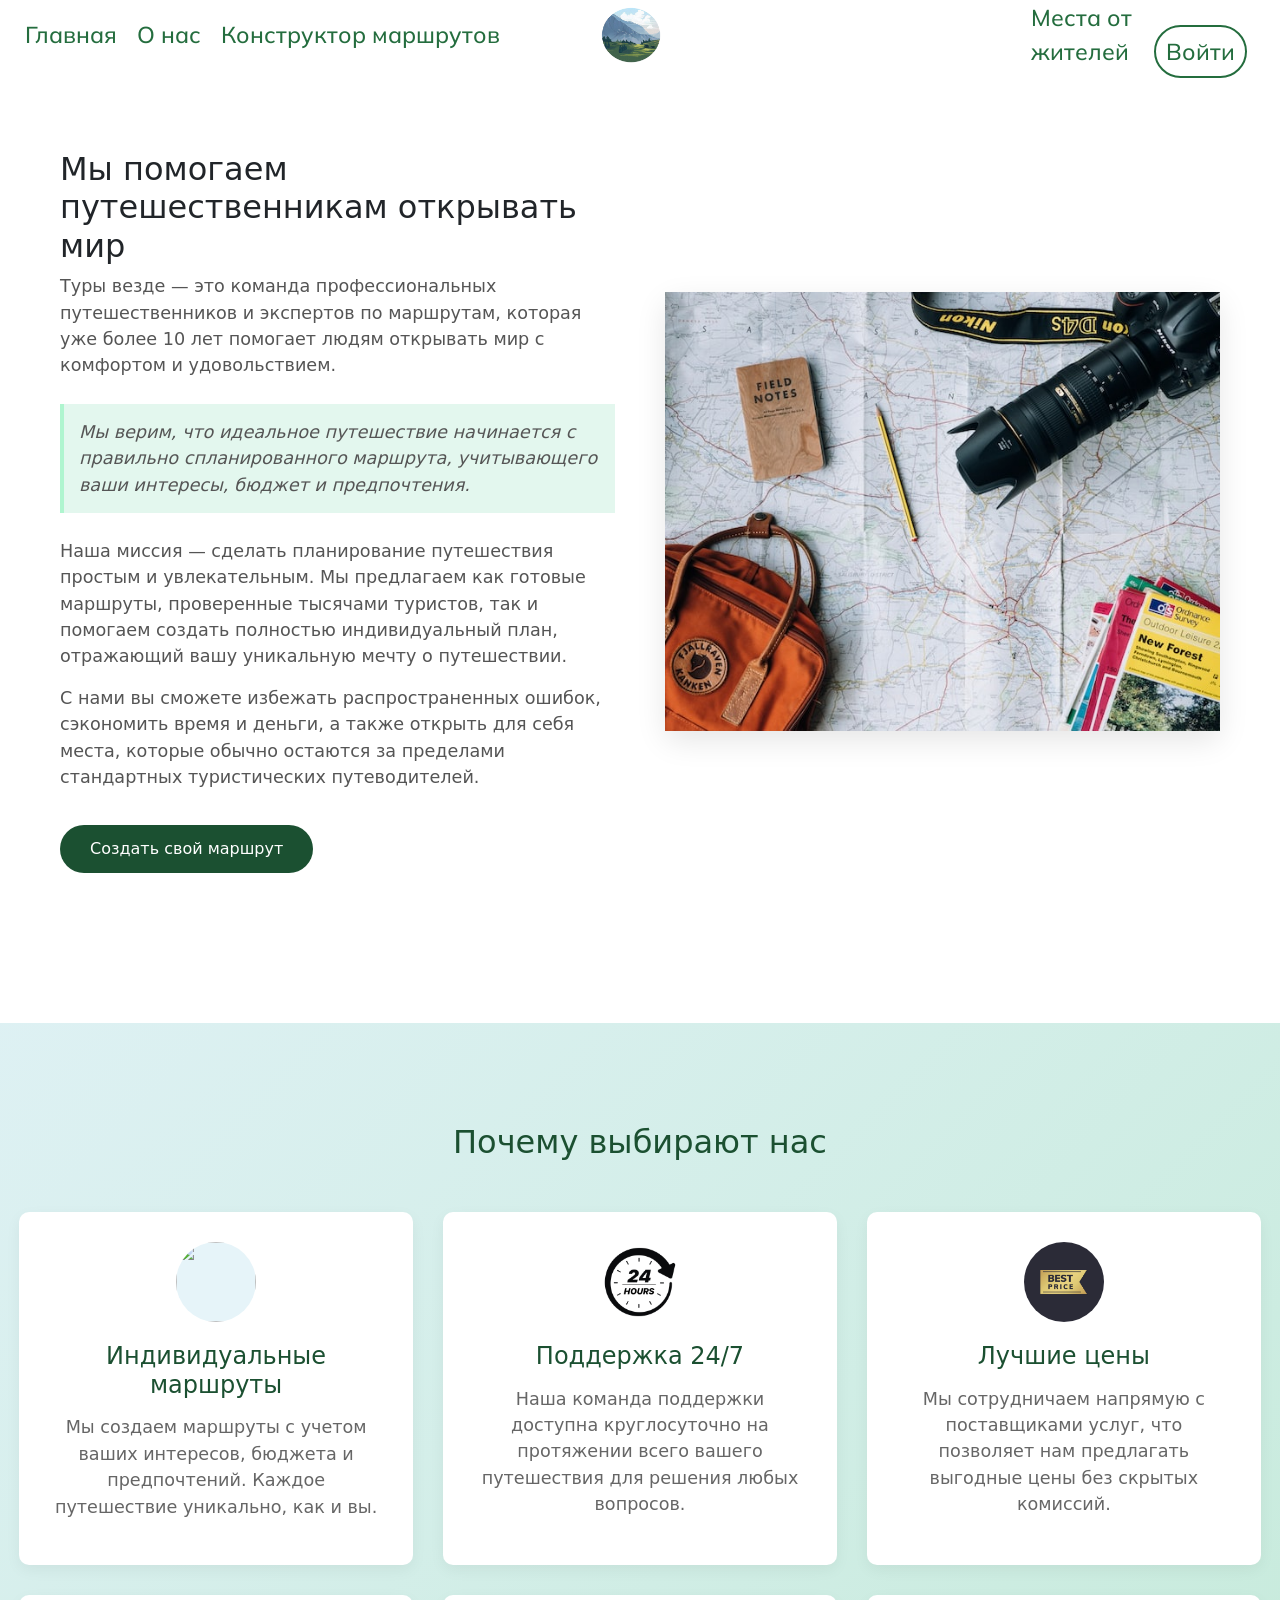
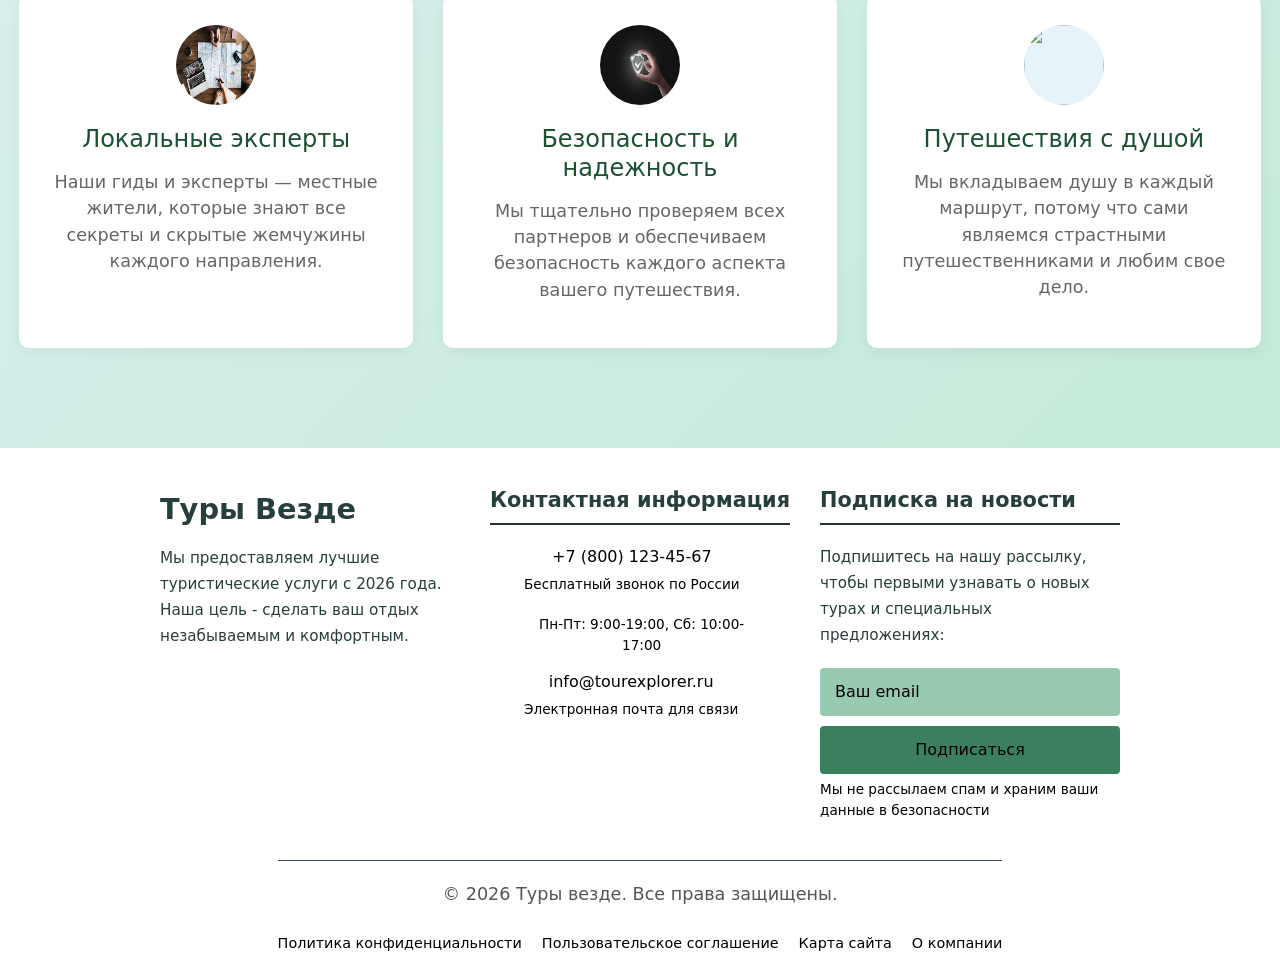
==== about.html @ 1f6eb2b9 "dipi" ====
<!DOCTYPE html>
<html lang="en">
<head >
  <link rel="icon" href="img/logoosn.png" type="image/x-icon" style="width: 100px;">
    <meta charset="UTF-8">
    <meta name="viewport" content="width=device-width, initial-scale=1.0">
    <link rel="stylesheet" href="bootstrap-5.3.3-dist/bootstrap-5.3.3-dist/css/bootstrap.min.css">
    <link rel="stylesheet" href="bootstrap-5.3.3-dist/css/style/css">
    <link rel="stylesheet" href="https://cdn.jsdelivr.net/npm/bootstrap-icons@1.11.1/font/bootstrap-icons.css">

<link rel="preconnect" href="https://fonts.googleapis.com">
<link rel="preconnect" href="https://fonts.gstatic.com" crossorigin>
<link href="https://fonts.googleapis.com/css2?family=Mulish:ital,wght@0,200..1000;1,200..1000&display=swap" rel="stylesheet">
    <title>Помощник для вас : Туры по городам и странам</title>
  
</head>
<body>

       <header class="header">
      <div class="header-left">
            <a href="index.html">Главная</a>
                <a href="about.html">О нас</a>
                <a href="planner.html">Конструктор маршрутов</a>
               
            </div>
                    <div class="header-logo"><img src="img/logo.png" alt=""></div>
                            
                            <div class="header-right"> 
                                <a style="margin-right: 20px; margin-top:11px;" href="locals.html">Места от жителей</a>
                            <a class="lihka">Войти</a>
                            </div>
    </header>
    


    <section class="about" id="about">
        <div class="container">
            <div class="about-content">
                <div class="about-text">
                    <h2>Мы помогаем путешественникам открывать мир</h2>
                    <p>Туры везде — это команда профессиональных путешественников и экспертов по маршрутам, которая уже более 10 лет помогает людям открывать мир с комфортом и удовольствием.</p>
                    
                    <div class="videlit">
                        <p>Мы верим, что идеальное путешествие начинается с правильно спланированного маршрута, учитывающего ваши интересы, бюджет и предпочтения.</p>
                    </div>
                    
                    <p>Наша миссия — сделать планирование путешествия простым и увлекательным. Мы предлагаем как готовые маршруты, проверенные тысячами туристов, так и помогаем создать полностью индивидуальный план, отражающий вашу уникальную мечту о путешествии.</p>
                    
                    <p>С нами вы сможете избежать распространенных ошибок, сэкономить время и деньги, а также открыть для себя места, которые обычно остаются за пределами стандартных туристических путеводителей.</p>

                    <a  href="planner.html" class="cta-button" id="createRouteBtn">Создать свой маршрут</a>
                </div>
                
                <div class="about-image">
                
                    <img src="img/abiut.jpg" alt="">
                </div>
            </div>
        </div>
    </section>
    

    <section class="cartochki" id="cartochki">
        <div class="cartochki-container">
            <h2>Почему выбирают нас</h2>
            
            <div class="cartochki-grid">

                <div class="cartochki-card">
                    <div class="cartochki-icon">
                       <img src="img/aboutloc.jpg" alt="">
                    </div>
                    <h3 style="  color: #1b5031;">Индивидуальные маршруты</h3>
                    <p>Мы создаем маршруты с учетом ваших интересов, бюджета и предпочтений. Каждое путешествие уникально, как и вы.</p>
                </div>

                <div class="cartochki-card">
                    <div class="cartochki-icon">
                        <img src="img/abouttime.jpg" alt="">
                    </div>
                    <h3 style="  color: #1b5031;">Поддержка 24/7</h3>
                    <p>Наша команда поддержки доступна круглосуточно на протяжении всего вашего путешествия для решения любых вопросов.</p>
                </div>

                <div class="cartochki-card">
                    <div class="cartochki-icon">
                         <img src="img/aboutprice.jpg" alt="">
                    </div>
                    <h3 style="  color: #1b5031;">Лучшие цены</h3>
                    <p>Мы сотрудничаем напрямую с поставщиками услуг, что позволяет нам предлагать выгодные цены без скрытых комиссий.</p>
                </div>

                <div class="cartochki-card">
                    <div class="cartochki-icon">
                        <img src="img/aboutgid.jpg" alt="">
                    </div>
                    <h3 style="  color: #1b5031;">Локальные эксперты</h3>
                    <p>Наши гиды и эксперты — местные жители, которые знают все секреты и скрытые жемчужины каждого направления.</p>
                </div>
                

                <div class="cartochki-card">
                    <div class="cartochki-icon">
                       <img src="img/aboutbez.jpg" alt="">
                    </div>
                    <h3 style=" color: #1b5031;">Безопасность и надежность</h3>
                    <p>Мы тщательно проверяем всех партнеров и обеспечиваем безопасность каждого аспекта вашего путешествия.</p>
                </div>

                <div class="cartochki-card">
                    <div class="cartochki-icon">
                     <img src="img/aboutdysha.jpg" alt="">
                    </div>
                    <h3 style=" color: #1b5031;">Путешествия с душой</h3>
                    <p>Мы вкладываем душу в каждый маршрут, потому что сами являемся страстными путешественниками и любим свое дело.</p>
                </div>
            </div>
        </div>
    </section>
    




    <footer>
        <div class="footer-container">
            <div class="footer-top">
                <div style="width: 300px;" class="footer-section">
                    <div class="footer-logo">
                        <a href="#" class="logo-link">
                            <span class="logo-text">Туры Везде</span>
                        </a>
                        <p class="footer-description">
                            Мы предоставляем лучшие туристические услуги с 2026 года. 
                            Наша цель - сделать ваш отдых незабываемым и комфортным.
                        </p>
                    </div>
                </div>

                <div class="footer-section">
                    <h3 class="section-title">Контактная информация</h3>
                    <ul class="contact-list" style="text-align: center; ">
                        <li class="contact-item">
                            <i class="fas fa-phone-alt contact-icon"></i>
                            <div class="contact-text">
                                <a href="tel:+78001234567" class="phone-link"  style="color: black;">+7 (800) 123-45-67</a>
                                <div class="social-text">Бесплатный звонок по России</div>
                            </div>
                        </li>
                        <li class="contact-item">
                            <i class="fas fa-map-marker-alt contact-icon"></i>
                            <div class="contact-text">
                                <div class="social-text">Пн-Пт: 9:00-19:00, Сб: 10:00-17:00</div>
                            </div>
                        </li>
                        <li class="contact-item">
                            <i class="fas fa-envelope contact-icon"></i>
                            <div class="contact-text">
                                <a href="mailto:info@tourexplorer.ru" class="phone-link"  style="color: black;">info@tourexplorer.ru</a>
                                <div class="social-text">Электронная почта для связи</div>
                            </div>
                        </li>
                    </ul>
                </div>
                <div  style="width: 300px;"class="footer-section">
                    <h3 class="section-title">Подписка на новости</h3>
                    <p class="footer-description">Подпишитесь на нашу рассылку, чтобы первыми узнавать о новых турах и специальных предложениях:</p>
                    <form class="newsletter-form" id="newsletter-form">
                        <input type="email" class="newsletter-input" placeholder="Ваш email" required>
                        <button type="submit" class="newsletter-btn" style="color: black;">Подписаться</button>
                    </form>
                    <div class="social-text">Мы не рассылаем спам и храним ваши данные в безопасности</div>
                </div>
            </div>
            <div class="footer-bottom">
                <div class="copyright"> 
                    <p>&copy; 2026 Туры везде. Все права защищены.</p>
                </div>
                <div class="footer-links">
                    <a href="#" class="footer-link">Политика конфиденциальности</a>
                    <a href="#" class="footer-link">Пользовательское соглашение</a>
                    <a href="#" class="footer-link">Карта сайта</a>
                    <a href="#" class="footer-link">О компании</a>
                </div>
            </div>
        </div>
    </footer>







</body>
</html>




<style>

*{
    margin: 0;
    padding: 0;
}
body{
  background: linear-gradient(135deg, #bcddff54, #98dbb8a1);
}
.kosugi-maru-regular {
 font-family: "Mulish", sans-serif;
  font-optical-sizing: auto;

}


/* header */
.header {
    border-radius: 12px;
    padding: 0 25px;
    height: 70px;
    display: flex;
    align-items: center;
    justify-content: space-between;
    margin: 0 auto;
    width: 100%;
    position: fixed;
    top: 0;
    left: 0;
    right: 0;
    z-index: 1000;
    background-color: white;
    transition: all 0.3s ease;
}

.header.hidden {
    transform: translateY(-120px);
}

.header.scrolled {
    top: 0;
    border-radius: 0 0 12px 12px;
    height: 70px;
    box-shadow: 0 2px 10px rgba(0, 0, 0, 0.1);
}

.header-left {
    display: flex;
    align-items: center;
    gap: 20px;
    width: 800px;
}

.header a {
    color: #246d3e;
    text-decoration: none;
    font-size: 23px;
    transition: color 0.3s ease;
    font-family: "Mulish", sans-serif;
    font-weight: 500;
}

.header a:hover {
    color: #267946;
}

.header-logo>img {
    margin: 0 auto;
    height: 70px;
    width: 100px;
    display: flex;
    margin-right: 350px;
}

.header-right>.lihka {
    background: #00a3c400;
    color: #246d3e;
    border: 2px solid #246d3e;
    border-radius: 50px;
    font-family: "Mulish", sans-serif;
    font-weight: 500;
    border-radius: 50px;
    padding: 10px;
    font-size: 23px;
    width: 200px;
    text-align: center;
}

/* Адаптивные стили */
@media (max-width: 1024px) {
    .header {
        padding: 0 15px;
        top: 10px;
    }
    
    .header-left {
        width: 600px;
        gap: 20px;
    }
    
    .header-logo>img {
        margin-right: 200px;
    }
    
    .header a {
        font-size: 20px;
    }
    
    .header-right .lihka {
        width: 250px;
        font-size: 20px;
    }
    
    body {
        padding-top: 110px;
    }
}

@media (max-width: 768px) {
    .header {
        flex-direction: column;
        height: auto;
        padding: 10px 15px;
        border-radius: 8px;
        top: 5px;
    }
    
    .header-left {
        width: 100%;
        justify-content: center;
        gap: 15px;
        margin-bottom: 10px;
        order: 1;
    }
    
    .header-logo {
        order: 2;
        margin: 10px 0;
    }
    
    .header-logo>img {
        margin-right: 0;
        height: 60px;
        width: 80px;
    }
    
    .header-right {
        order: 3;
        display: flex;
        justify-content: center;
        width: 100%;
        gap: 15px;
    }
    
    .header a {
        font-size: 18px;
    }
    
    .header-right .lihka {
        width: 200px;
        font-size: 18px;
        padding: 8px 15px;
        margin-right: 0;
    }
    
    .header-right a[href="locals.html"] {
        margin-right: 0;
    }
    
    body {
        padding-top: 140px;
    }
    
    .header.scrolled {
        height: auto;
        padding: 8px 15px;
    }
}

@media (max-width: 480px) {
    .header-left {
        flex-wrap: wrap;
        gap: 10px;
    }
    
    .header a {
        font-size: 16px;
    }
    
    .header-right .lihka {
        width: 150px;
        font-size: 16px;
        padding: 6px 12px;
    }
    
    body {
        padding-top: 150px;
    }
}


/* about */


.container {
    max-width: 1200px;
    margin: 0 auto;
    padding: 150px 20px;
}

.cartochki-container >h2 {
    font-size: 2.0rem;
    margin-bottom: 20px;
    color: #1b5031;
    margin-top: 100px;
}

p {
    font-size: 1.1rem;
    margin-bottom: 15px;
    color: #555;
}

.about {
    background-color: #fff;
}

.about-content {
    display: grid;
    grid-template-columns: 1fr 1fr;
    gap: 50px;
    align-items: center;
}


.videlit {
    background-color: #e3f7ee;
    padding: 15px;
    border-left: 4px solid #aff5cf;
    margin: 25px 0;
}

.videlit p {
    margin-bottom: 0;
    font-style: italic;
}

.about-image {
    border-radius: 10px;
    box-shadow: 0 10px 30px rgba(0, 0, 0, 0.1);
    transition: transform 0.3s ease;
}

.about-image:hover {
    transform: translateY(-5px);
}


.about-image img {
    width: 100%;
    height: auto;
    display: block;
}











/* cartochki */


.cartochki{
    display: flex;
    width: 100%;
    margin: 0 auto;
    justify-content: center;
    margin-bottom: 100px;
}

.cartochki h2 {
    text-align: center;
    margin-bottom: 50px;
}

.cartochki h2::after {
    left: 50%;
    transform: translateX(-50%);
}

.cartochki-grid {
    display: grid;
    grid-template-columns: repeat(auto-fit, minmax(300px, 1fr));
    gap: 30px;
}

.cartochki-card {
    background-color: white;
    border-radius: 10px;
    padding: 30px;
    box-shadow: 0 5px 15px rgba(0, 0, 0, 0.05);
    transition: all 0.3s ease;
    text-align: center;
    display: flex;
    flex-direction: column;
    align-items: center;
}

.cartochki-card:hover {
    transform: translateY(-10px);
    box-shadow: 0 15px 30px rgba(0, 0, 0, 0.1);
}

.cartochki-icon>img  {
    width: 80px;
    height: 80px;
    background-color: #e6f4f9;
    border-radius: 50%;
    display: flex;
    align-items: center;
    justify-content: center;
    margin-bottom: 20px;
    color: #1a5f7a;
    font-size: 2rem;
}

.cartochki-card h3 {
    font-size: 1.5rem;
    margin-bottom: 15px;
    color: #1a5f7a;
}

.cartochki-card p {
    color: #666;
}

.cta-button {
    display: inline-block;
    background-color: #1b5031;
    color: white;
    padding: 12px 30px;
    border-radius: 30px;
    text-decoration: none;
    font-weight: 500;
    margin-top: 20px;
    transition: all 0.3s ease;
    border: none;
    cursor: pointer;
    font-size: 1rem;
}

.cta-button:hover {
    background-color: #1a5f7a;
    transform: scale(1.05);
}






















        /* Стили для футера */


        footer {
            background-color: #ffffff;
            padding: 40px 0 20px;
            margin-top: auto;
        }

        .footer-container {
            width: 100%;
            display: flex;
            flex-direction: column;
            align-items: center;
            justify-content: space-b;
            margin: 0 auto;
            padding: 0 20px;
        }

        .footer-top {
            display: flex;
            gap: 30px;
            margin-bottom: 40px;
        }

        .footer-section {
            display: flex;
            flex-direction: column;
        }

        .footer-logo {
            margin-bottom: 20px;
        }

        .logo-link {
            display: flex;
            align-items: center;
            text-decoration: none;
             color: #273f3c;
            font-size: 1.8rem;
            font-weight: 700;
            margin-bottom: 15px;
            transition: color 0.3s;
        }
 
        .contact-list{
            width: 300px;
            text-align: center;
            margin-left: -30px;
        }
        .logo-link:hover {
            color: #273f3c;
        }

        .logo-icon {
            font-size: 2.2rem;
            margin-right: 10px;
            color: #273f3c;
        }

        .logo-text {
            font-size: 1.8rem;
        }

        .footer-description {
            font-size: 0.95rem;
            line-height: 1.7;
           color: #273f3c;
            margin-bottom: 20px;
        }


        .section-title {
            font-size: 1.3rem;
            font-weight: 600;
            margin-bottom: 20px;
            padding-bottom: 10px;
            border-bottom: 2px solid #22352b;
            color: #273f3c;
        }



        .contact-item {
            display: flex;
            align-items: flex-start;
            margin-bottom: 15px;
        }

        .contact-icon {
            font-size: 1.2rem;
              color: #273f3c;
            margin-right: 12px;
            margin-top: 3px;
            width: 20px;
        }

        .contact-text {
            color: #050505;
            line-height: 1.5;
        }

        .phone-link, .address-text {
            color: #bdc3c7;
            text-decoration: none;
            transition: color 0.3s;
        }

        .phone-link:hover {
            color: #3498db;
        }

       


        .social-text {
            margin-top: 5px;
            font-size: 0.85rem;
            color: #000000;
        }

        .newsletter-form {
            display: flex;
            flex-direction: column;
            gap: 10px;
        }

        .newsletter-input {
            padding: 12px 15px;
            border: none;
            border-radius: 4px;
            background-color: #62af89a9;
            color: #ffffff;
            font-size: 1rem;
        }

   .newsletter-input::placeholder {
        color: rgb(0, 0, 0);
        }

        .newsletter-btn {
            padding: 12px 15px;
            background-color:  #3a805f;
            color: #264436;
            border: none;
            border-radius: 4px;
            font-size: 1rem;
            cursor: pointer;
            transition: background-color 0.3s;
        }

        .newsletter-btn:hover {
            background-color: #4d8172;
        }


        .footer-bottom {
            display: flex;
            flex-direction: column;
            align-items: center;
            padding-top: 20px;
            border-top: 1px solid #34495e;
            text-align: center;
        }

        .copyright {
            color: #000000;
            margin-bottom: 10px;
            font-size: 0.9rem;
        }

        .footer-links {
            display: flex;
            flex-wrap: wrap;
            justify-content: center;
            gap: 20px;
        }

        .footer-link {
            color: #000000;
            text-decoration: none;
            font-size: 0.9rem;
            transition: color 0.3s;
        }

    
</style>
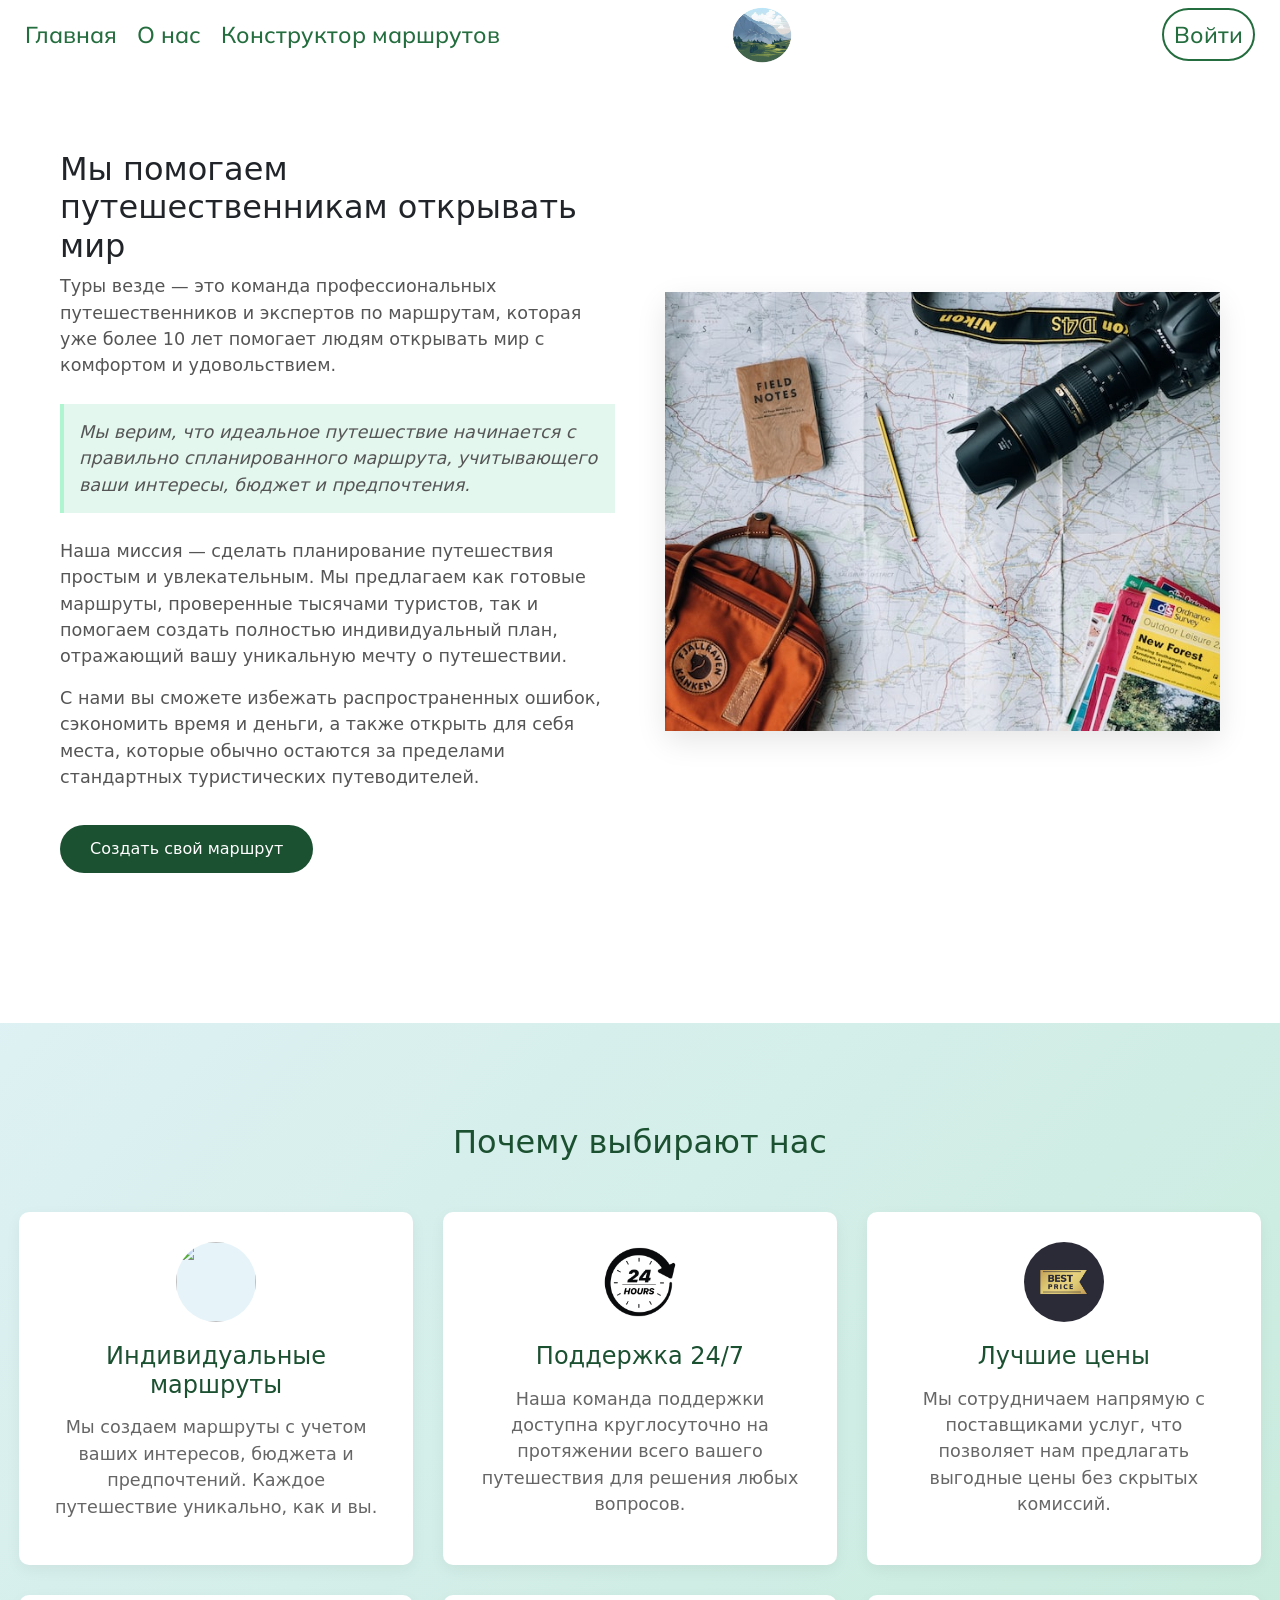
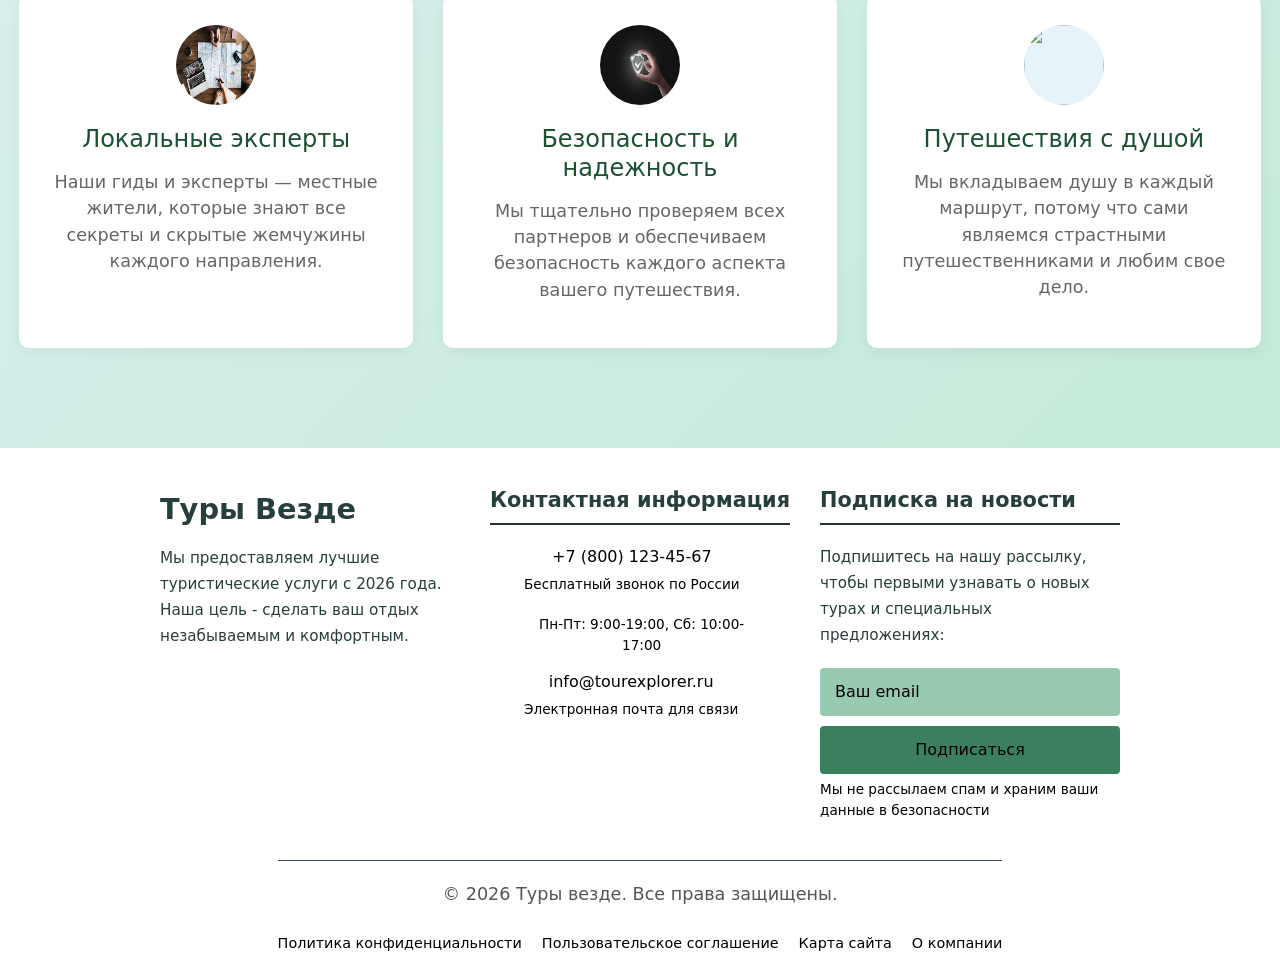
==== commit 8d4c66c7: "izminenia" ====
--- a/about.html
+++ b/about.html
@@ -16,22 +16,18 @@
 </head>
 <body>
 
-       <header class="header">
-      <div class="header-left">
+     <header class="header" id="mainHeader">
+        <div class="header-left">
             <a href="index.html">Главная</a>
-                <a href="about.html">О нас</a>
-                <a href="planner.html">Конструктор маршрутов</a>
-               
-            </div>
-                    <div class="header-logo"><img src="img/logo.png" alt=""></div>
-                            
-                            <div class="header-right"> 
-                                <a style="margin-right: 20px; margin-top:11px;" href="locals.html">Места от жителей</a>
-                            <a class="lihka">Войти</a>
-                            </div>
+            <a href="about.html">О нас</a>
+            <a href="planner.html">Конструктор маршрутов</a>
+        </div>
+        <div class="header-logo"><img src="img/logo.png" alt=""></div>
+        <div class="header-right" id="headerRight"> 
+            <a style="margin-right: 20px; margin-top:11px; display: none;" href="locals.html" id="localsLink">Места от жителей</a>
+            <a class="lihka" id="authButton" href="login.html">Войти</a>
+        </div>
     </header>
-    
-
 
     <section class="about" id="about">
         <div class="container">
